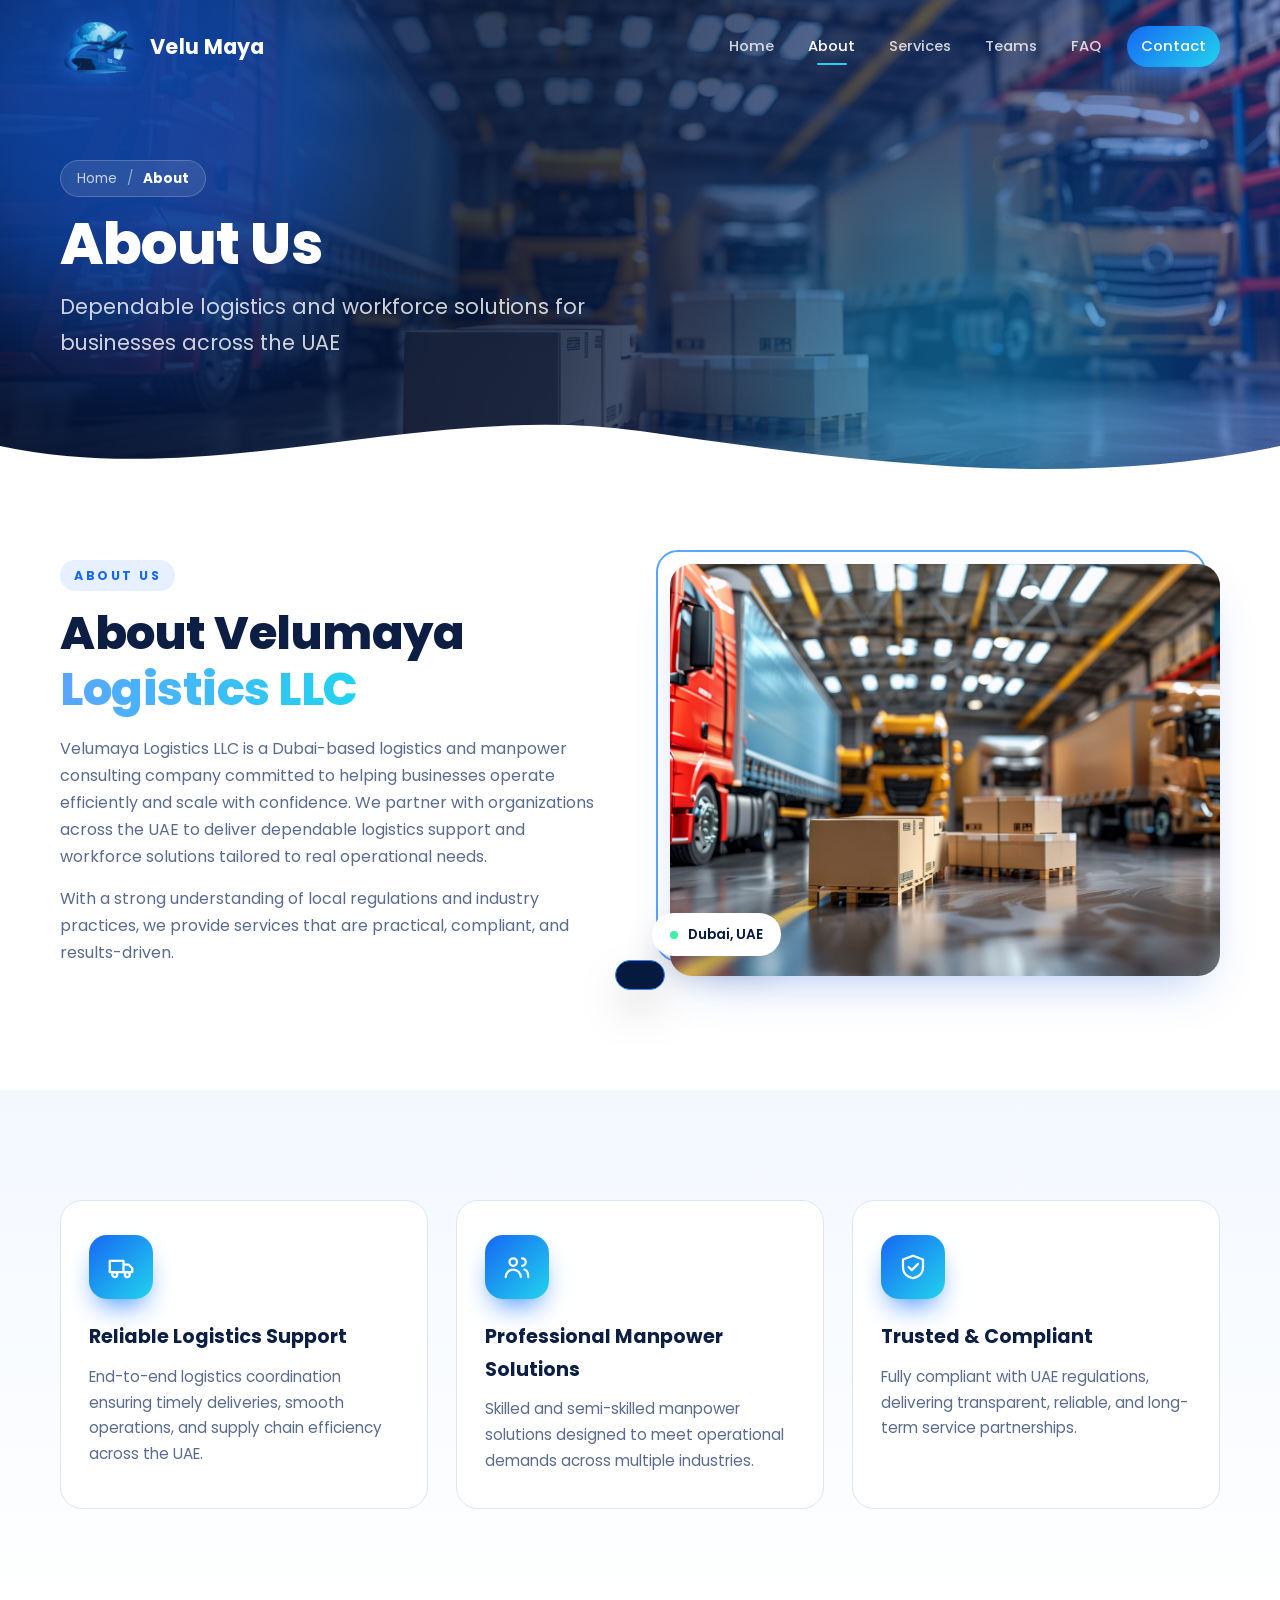
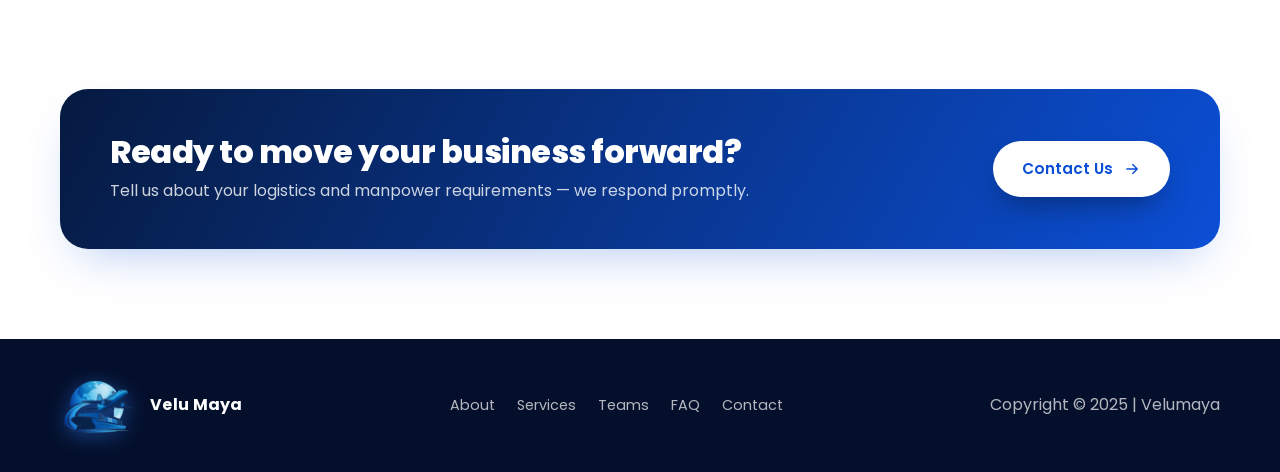
==== about.html @ 861b3293 "Redesign site with animated blue theme and separate pages Rebuild in vanilla HTML/CSS/JS (drop Boots" ====
<!DOCTYPE html>
<html lang="en">
<head>
	<meta charset="UTF-8">
	<meta name="viewport" content="width=device-width, initial-scale=1">
	<title>About | Velumaya</title>
	<meta name="description" content="Velumaya Logistics LLC - Reliable Logistics & Manpower Consulting Solutions in Dubai, UAE">
	<meta name="author" content="Velumaya Logistics LLC">
	<meta name="theme-color" content="#061a40">
	<link rel="icon" href="images/logistics/logo.png">
	<link rel="preconnect" href="https://fonts.googleapis.com">
	<link rel="preconnect" href="https://fonts.gstatic.com" crossorigin>
	<link href="https://fonts.googleapis.com/css2?family=Poppins:wght@400;500;600;700;800&display=swap" rel="stylesheet">
	<link rel="stylesheet" href="css/style.css">
</head>

<body>

	<div class="progress" id="progress"></div>

	<!-- PRELOADER -->
	<div class="preloader" id="preloader">
		<div class="loader">
			<img src="images/logistics/logo.png" alt="">
			<div class="loader-bar"><span></span></div>
		</div>
	</div>


	<!-- NAVIGATION -->
	<header class="nav" id="nav">
		<div class="container nav-inner">
			<a href="index.html" class="brand">
				<span class="logo-crop"><img src="images/logistics/logo.png" alt="Velu Maya Logo"></span>
				<span>Velu Maya</span>
			</a>
			<nav class="menu" id="menu">
				<a href="index.html">Home</a>
				<a href="about.html" class="active">About</a>
				<a href="services.html">Services</a>
				<a href="team.html">Teams</a>
				<a href="faq.html">FAQ</a>
				<a href="contact.html" class="menu-cta">Contact</a>
			</nav>
			<button class="burger" id="burger" aria-label="Toggle menu" aria-expanded="false"><span></span><span></span><span></span></button>
		</div>
	</header>

	<section id="intro" class="hero page-hero">
		<div class="hero-bg" style="--img:url('../images/logistics/transport-logistics-concept.jpg')"></div>
		<div class="blob b1"></div>
		<div class="blob b2"></div>
		<div class="container page-hero-inner">
			<nav class="crumbs reveal" aria-label="Breadcrumb"><a href="index.html">Home</a><span>/</span><b>About</b></nav>
			<h1 class="reveal" style="--d:.1s">About Us</h1>
			<p class="lead reveal" style="--d:.2s">Dependable logistics and workforce solutions for businesses across the UAE</p>
		</div>
		<svg class="wave" viewBox="0 0 1440 120" preserveAspectRatio="none"><path d="M0 60C240 120 480 0 720 40s480 80 720 20V120H0z"/></svg>
	</section>

	<!-- ABOUT -->
	<section id="overview" class="section">
		<div class="container split">
			<div class="reveal from-left">
				<span class="eyebrow">About Us</span>
				<h2>About Velumaya <span class="grad">Logistics LLC</span></h2>
				<p>Velumaya Logistics LLC is a Dubai-based logistics and manpower consulting company committed to helping businesses operate efficiently and scale with confidence. We partner with organizations across the UAE to deliver dependable logistics support and workforce solutions tailored to real operational needs.</p>
				<p>With a strong understanding of local regulations and industry practices, we provide services that are practical, compliant, and results-driven.</p>
			</div>
			<div class="reveal from-right">
				<div class="about-img tilt">
					<img src="images/logistics/transport-logistics-concept.jpg" alt="Overview" loading="lazy">
					<span class="float-badge"><i></i> Dubai, UAE</span>
				</div>
			</div>
		</div>
	</section>
	<!-- HIGHLIGHTS -->
	<section id="detail" class="section alt">
		<div class="container grid-3">
			<article class="card feature reveal" style="--d:.0s">
				<div class="icon"><svg viewBox="0 0 24 24"><path d="M3 7h11v9H3zM14 10h4l3 3v3h-7"/><circle cx="7" cy="18" r="2"/><circle cx="17" cy="18" r="2"/></svg></div>
				<h3>Reliable Logistics Support</h3>
				<p>End-to-end logistics coordination ensuring timely deliveries, smooth operations, and supply chain efficiency across the UAE.</p>
			</article>
			<article class="card feature reveal" style="--d:.12s">
				<div class="icon"><svg viewBox="0 0 24 24"><circle cx="9" cy="8" r="3"/><path d="M3 20c0-3.3 2.7-6 6-6s6 2.7 6 6M16 11a3 3 0 100-6M18 14c2 .6 3 2.4 3 6"/></svg></div>
				<h3>Professional Manpower Solutions</h3>
				<p>Skilled and semi-skilled manpower solutions designed to meet operational demands across multiple industries.</p>
			</article>
			<article class="card feature reveal" style="--d:.24s">
				<div class="icon"><svg viewBox="0 0 24 24"><path d="M12 3l8 3v6c0 5-3.5 8-8 9-4.5-1-8-4-8-9V6z"/><path d="M8.5 12l2.5 2.5L16 9.5"/></svg></div>
				<h3>Trusted &amp; Compliant</h3>
				<p>Fully compliant with UAE regulations, delivering transparent, reliable, and long-term service partnerships.</p>
			</article>
		</div>
	</section>
	<section class="cta">
		<div class="container cta-inner reveal">
			<div><h2>Ready to move your business forward?</h2><p>Tell us about your logistics and manpower requirements — we respond promptly.</p></div>
			<a href="contact.html" class="btn btn-primary">Contact Us <svg viewBox="0 0 24 24"><path d="M5 12h14M13 6l6 6-6 6"/></svg></a>
		</div>
	</section>

	<!-- FOOTER -->
	<footer class="footer">
		<div class="container foot-inner">
			<a href="index.html" class="brand"><span class="logo-crop"><img src="images/logistics/logo.png" alt="Velu Maya Logo"></span><span>Velu Maya</span></a>
			<nav class="foot-links"><a href="about.html">About</a><a href="services.html">Services</a><a href="team.html">Teams</a><a href="faq.html">FAQ</a><a href="contact.html">Contact</a></nav>
			<p>Copyright &copy; 2025 | <a rel="nofollow" href="https://velumaya.com">Velumaya</a></p>
		</div>
	</footer>

	<a href="#intro" class="go-top" id="goTop" aria-label="Back to top"><svg viewBox="0 0 24 24"><path d="M6 15l6-6 6 6"/></svg></a>
	<div class="toast" id="toast" role="status"></div>

	<script src="js/main.js"></script>
</body>
</html>
---- css/style.css ----
/* ==========================================================
   Velumaya Logistics — Blue animated theme
   ========================================================== */
:root {
  --navy-950: #040f2b;
  --navy-900: #061a40;
  --navy-800: #0a2a66;
  --blue-700: #0b4fd6;
  --blue-600: #1668f3;
  --blue-500: #2f86ff;
  --blue-400: #5aa5ff;
  --cyan: #22d3ee;
  --sky-100: #e6f0ff;
  --sky-50: #f3f8ff;
  --ink: #0c1e44;
  --muted: #5a6b8c;
  --line: #dbe6f7;
  --grad: linear-gradient(135deg, var(--blue-600), var(--cyan));
  --shadow: 0 20px 50px -20px rgba(11, 79, 214, .35);
  --radius: 22px;
  --ease: cubic-bezier(.22, 1, .36, 1);
}

*, *::before, *::after { box-sizing: border-box; margin: 0; padding: 0; }
html { scroll-behavior: smooth; scroll-padding-top: 70px; }
body {
  font-family: 'Poppins', system-ui, sans-serif;
  color: var(--ink);
  background: #fff;
  line-height: 1.7;
  overflow-x: hidden;
}
img { max-width: 100%; display: block; }
a { color: inherit; text-decoration: none; }
ul { list-style: none; }
button, input, textarea { font: inherit; color: inherit; }
svg { fill: none; stroke: currentColor; stroke-width: 1.8; stroke-linecap: round; stroke-linejoin: round; }

.container { width: min(1160px, 100% - 40px); margin-inline: auto; }
.grad { background: linear-gradient(90deg, var(--blue-400), var(--cyan), var(--blue-400)); background-size: 200% auto; -webkit-background-clip: text; background-clip: text; color: transparent; animation: shine 5s linear infinite; }
@keyframes shine { to { background-position: 200% center; } }

/* ---------- scroll progress ---------- */
.progress { position: fixed; top: 0; left: 0; height: 3px; width: 0; z-index: 200; background: var(--grad); box-shadow: 0 0 12px var(--cyan); }

/* ---------- preloader ---------- */
.preloader { position: fixed; inset: 0; z-index: 300; display: grid; place-items: center; background: var(--navy-950); transition: opacity .6s, visibility .6s; }
.preloader.done { opacity: 0; visibility: hidden; }
.loader { text-align: center; }
.loader img { width: 92px; margin: 0 auto 18px; animation: float 2s ease-in-out infinite; filter: drop-shadow(0 0 24px rgba(47, 134, 255, .6)); }
.loader-bar { width: 180px; height: 4px; border-radius: 4px; background: rgba(255, 255, 255, .12); overflow: hidden; }
.loader-bar span { display: block; height: 100%; width: 40%; border-radius: 4px; background: var(--grad); animation: load 1.1s ease-in-out infinite; }
@keyframes load { 0% { transform: translateX(-100%); } 100% { transform: translateX(350%); } }
@keyframes float { 50% { transform: translateY(-10px); } }

/* ---------- navigation ---------- */
.nav { position: fixed; inset: 0 0 auto 0; z-index: 100; padding: 14px 0; transition: background .4s, box-shadow .4s, padding .4s; }
.nav.scrolled { background: rgba(6, 26, 64, .82); backdrop-filter: blur(14px); box-shadow: 0 8px 30px rgba(0, 0, 0, .25); padding: 8px 0; }
.nav-inner { display: flex; align-items: center; justify-content: space-between; }
.brand { display: flex; align-items: center; gap: 12px; color: #fff; font-weight: 700; font-size: 1.3rem; letter-spacing: .3px; }
.brand .logo-crop { width: 78px; filter: drop-shadow(0 4px 10px rgba(47, 134, 255, .5)); }
.nav.scrolled .brand .logo-crop { width: 66px; }
.brand .logo-crop { transition: width .4s; }
.menu { display: flex; align-items: center; gap: 6px; }
.menu a { position: relative; color: rgba(255, 255, 255, .8); font-size: .92rem; font-weight: 500; padding: 8px 14px; border-radius: 99px; transition: color .3s; }
.menu a::after { content: ""; position: absolute; left: 50%; bottom: 2px; width: 0; height: 2px; background: var(--cyan); border-radius: 2px; transition: width .35s var(--ease), left .35s var(--ease); }
.menu a:hover, .menu a.active { color: #fff; }
.menu a:hover::after, .menu a.active::after { width: 40%; left: 30%; }
.menu .menu-cta { background: var(--grad); color: #fff; margin-left: 6px; box-shadow: 0 6px 20px -6px var(--blue-500); }
.menu .menu-cta::after { display: none; }
.menu .menu-cta:hover { transform: translateY(-2px); }
.burger { display: none; width: 44px; height: 44px; background: transparent; border: 0; cursor: pointer; flex-direction: column; justify-content: center; align-items: center; gap: 6px; }
.burger span { width: 24px; height: 2px; background: #fff; border-radius: 2px; transition: transform .35s var(--ease), opacity .25s; }
.burger[aria-expanded="true"] span:nth-child(1) { transform: translateY(8px) rotate(45deg); }
.burger[aria-expanded="true"] span:nth-child(2) { opacity: 0; }
.burger[aria-expanded="true"] span:nth-child(3) { transform: translateY(-8px) rotate(-45deg); }

/* ---------- hero ---------- */
.hero { position: relative; min-height: 100vh; display: flex; align-items: center; overflow: hidden; color: #fff; padding: 120px 0 140px;
  background: var(--navy-950); }
.hero-bg { position: absolute; inset: 0; background: linear-gradient(100deg, rgba(4, 15, 43, .94) 0%, rgba(6, 26, 64, .8) 45%, rgba(11, 79, 214, .45) 100%), var(--img, url('../images/logistics/truck-shipping-port.jpg')) center / cover no-repeat; animation: kenburns 24s ease-in-out infinite alternate; }
@keyframes kenburns { from { transform: scale(1); } to { transform: scale(1.12) translateX(-2%); } }
#particles { position: absolute; inset: 0; width: 100%; height: 100%; }
.blob { position: absolute; border-radius: 50%; filter: blur(70px); opacity: .55; pointer-events: none; }
.blob.b1 { width: 460px; height: 460px; background: var(--blue-600); top: -120px; left: -100px; animation: drift 16s ease-in-out infinite; }
.blob.b2 { width: 380px; height: 380px; background: var(--cyan); bottom: -80px; right: 10%; opacity: .3; animation: drift 20s ease-in-out infinite reverse; }
.blob.b3 { width: 300px; height: 300px; background: #6d5bff; top: 30%; right: -80px; opacity: .3; animation: drift 24s ease-in-out infinite; }
@keyframes drift { 0%, 100% { transform: translate(0, 0) scale(1); } 33% { transform: translate(60px, 40px) scale(1.15); } 66% { transform: translate(-40px, 70px) scale(.9); } }

.hero-inner { position: relative; display: grid; grid-template-columns: 1.15fr .85fr; gap: 40px; align-items: center; }
.pill { display: inline-flex; align-items: center; gap: 10px; padding: 7px 16px; border-radius: 99px; font-size: .82rem; font-weight: 500; background: rgba(255, 255, 255, .08); border: 1px solid rgba(255, 255, 255, .16); backdrop-filter: blur(8px); }
.pill i, .float-badge i { width: 8px; height: 8px; border-radius: 50%; background: #3ef0a0; box-shadow: 0 0 0 0 rgba(62, 240, 160, .7); animation: ping 1.8s infinite; }
@keyframes ping { 70% { box-shadow: 0 0 0 10px rgba(62, 240, 160, 0); } 100% { box-shadow: 0 0 0 0 rgba(62, 240, 160, 0); } }
.hero h1 { font-size: clamp(2.4rem, 6vw, 4.5rem); line-height: 1.08; font-weight: 800; margin: 20px 0 18px; letter-spacing: -1px; }
.lead { font-size: clamp(1.05rem, 2vw, 1.3rem); color: rgba(255, 255, 255, .8); max-width: 560px; }
.typed { color: var(--cyan); font-weight: 600; }
.caret { display: inline-block; width: 2px; height: 1.1em; background: var(--cyan); margin-left: 3px; vertical-align: -.15em; animation: blink 1s steps(2) infinite; }
@keyframes blink { 50% { opacity: 0; } }
.hero-actions { display: flex; flex-wrap: wrap; gap: 14px; margin-top: 32px; }

.btn { display: inline-flex; align-items: center; justify-content: center; gap: 10px; padding: 14px 28px; border-radius: 99px; font-weight: 600; font-size: .95rem; border: 1px solid transparent; cursor: pointer; transition: transform .3s var(--ease), box-shadow .3s, background .3s; position: relative; overflow: hidden; }
.btn svg { width: 18px; height: 18px; transition: transform .3s var(--ease); }
.btn:hover svg { transform: translateX(4px); }
.btn-primary { background: var(--grad); color: #fff; box-shadow: 0 14px 30px -10px var(--blue-500); }
.btn-primary::before { content: ""; position: absolute; top: 0; left: -80%; width: 50%; height: 100%; background: linear-gradient(100deg, transparent, rgba(255, 255, 255, .45), transparent); transform: skewX(-20deg); animation: sweep 3.2s ease-in-out infinite; }
@keyframes sweep { 0%, 60% { left: -80%; } 100% { left: 160%; } }
.btn-primary:hover { box-shadow: 0 18px 38px -8px var(--blue-500); }
.btn-ghost { background: rgba(255, 255, 255, .08); border-color: rgba(255, 255, 255, .28); color: #fff; backdrop-filter: blur(8px); }
.btn-ghost:hover { background: rgba(255, 255, 255, .18); }
.btn-block { width: 100%; }

@keyframes spin { to { transform: rotate(360deg); } }

/* hero visual */
.hero-visual { position: relative; width: 100%; max-width: 520px; margin-inline: auto; }
.logo-crop { display: block; position: relative; overflow: hidden; aspect-ratio: 1.2; flex: none; }
.logo-crop img { position: absolute; width: 147%; max-width: none; left: -25.5%; top: -58%; }
.scene { position: relative; border-radius: 28px; overflow: hidden; background: linear-gradient(180deg, rgba(255, 255, 255, .16), rgba(255, 255, 255, .06)); border: 1px solid rgba(255, 255, 255, .28); backdrop-filter: blur(14px); box-shadow: 0 40px 80px -20px rgba(0, 0, 0, .6), 0 0 80px -10px rgba(47, 134, 255, .5); }
.scene-sky { position: absolute; inset: 0 0 auto 0; height: 110px; overflow: hidden; }
.plane { position: absolute; top: 34px; left: 0; width: 34px; color: #fff; animation: fly 9s linear infinite; filter: drop-shadow(0 6px 10px rgba(0, 0, 0, .35)); }
.trail { position: absolute; top: 50px; left: 0; width: 100%; height: 2px; background: repeating-linear-gradient(90deg, rgba(255, 255, 255, .6) 0 8px, transparent 8px 18px); opacity: .5; -webkit-mask: linear-gradient(90deg, transparent, #000 30%, #000 70%, transparent); mask: linear-gradient(90deg, transparent, #000 30%, #000 70%, transparent); }
@keyframes fly { 0% { transform: translate(-60px, 20px) rotate(-8deg); } 100% { transform: translate(560px, -14px) rotate(-8deg); } }
.logo-big { position: relative; padding: 26px 30px 0; }
.logo-big .logo-crop { width: 100%; filter: drop-shadow(0 18px 30px rgba(4, 15, 43, .55)); animation: float 5s ease-in-out infinite; }
.road { position: relative; height: 96px; margin-top: -4px; background: linear-gradient(180deg, #0a1634, #060f26); border-top: 3px solid var(--blue-500); overflow: hidden; }
.dashes { position: absolute; left: 0; bottom: 14px; width: 200%; height: 4px; background: repeating-linear-gradient(90deg, rgba(255, 255, 255, .7) 0 28px, transparent 28px 60px); animation: road 1s linear infinite; }
@keyframes road { to { transform: translateX(-60px); } }
.truck { position: absolute; left: 0; bottom: 20px; width: 190px; animation: drive 7s ease-in-out infinite alternate; }
@keyframes drive { 0% { transform: translateX(10px) translateY(0); } 25% { transform: translateX(120px) translateY(-2px); } 50% { transform: translateX(210px) translateY(0); } 75% { transform: translateX(290px) translateY(-2px); } 100% { transform: translateX(330px) translateY(0); } }
.wheel { transform-box: fill-box; transform-origin: center; animation: spin .5s linear infinite; }
.chip { position: absolute; display: inline-flex; align-items: center; gap: 8px; padding: 9px 16px; border-radius: 99px; font-size: .8rem; font-weight: 600; background: rgba(255, 255, 255, .12); border: 1px solid rgba(255, 255, 255, .25); backdrop-filter: blur(10px); box-shadow: 0 10px 30px rgba(0, 0, 0, .25); }
.chip svg { width: 16px; height: 16px; color: var(--cyan); }
.chip.c1 { top: 4%; left: -6%; animation: bob 5s ease-in-out infinite; }
.chip.c2 { bottom: 26%; left: -8%; animation: bob 6s ease-in-out -2s infinite; }
.chip.c3 { top: 40%; right: -6%; animation: bob 5.5s ease-in-out -1s infinite; }
@keyframes bob { 50% { transform: translateY(-14px); } }

.scroll-cue { position: absolute; bottom: 90px; left: 50%; width: 26px; height: 42px; margin-left: -13px; border: 2px solid rgba(255, 255, 255, .5); border-radius: 20px; }
.scroll-cue span { position: absolute; top: 7px; left: 50%; width: 4px; height: 8px; margin-left: -2px; border-radius: 4px; background: #fff; animation: wheel 1.6s infinite; }
@keyframes wheel { 0% { opacity: 1; transform: translateY(0); } 100% { opacity: 0; transform: translateY(14px); } }
.wave { position: absolute; bottom: -1px; left: 0; width: 100%; height: 90px; fill: #fff; stroke: none; }

/* ---------- marquee ---------- */
.marquee { overflow: hidden; background: #fff; padding: 22px 0 10px; }
.marquee-track { display: flex; width: max-content; animation: marquee 40s linear infinite; }
.marquee:hover .marquee-track { animation-play-state: paused; }
.marquee span { display: inline-flex; align-items: center; margin-right: 38px; font-weight: 600; font-size: 1.05rem; color: var(--blue-700); white-space: nowrap; }
.marquee span::after { content: "✦"; margin-left: 38px; color: var(--cyan); }
@keyframes marquee { to { transform: translateX(-50%); } }

/* ---------- sections ---------- */
.section { position: relative; padding: 110px 0; overflow: hidden; }
.section.alt { background: linear-gradient(180deg, var(--sky-50), #fff); }
.section.dark { background: linear-gradient(160deg, var(--navy-950), var(--navy-800)); color: #fff; }
.section.dark::before { content: ""; position: absolute; width: 520px; height: 520px; border-radius: 50%; background: var(--blue-600); filter: blur(120px); opacity: .35; top: -160px; right: -120px; animation: drift 18s ease-in-out infinite; }
.split { display: grid; grid-template-columns: 1fr 1fr; gap: 60px; align-items: center; position: relative; }
.narrow { max-width: 860px; }
.eyebrow { display: inline-block; font-size: .78rem; font-weight: 700; letter-spacing: 2.5px; text-transform: uppercase; color: var(--blue-600); padding: 5px 14px; border-radius: 99px; background: var(--sky-100); margin-bottom: 14px; }
.dark .eyebrow, .eyebrow.light { background: rgba(255, 255, 255, .1); color: var(--cyan); }
h2 { font-size: clamp(1.9rem, 4vw, 2.9rem); line-height: 1.2; font-weight: 800; margin-bottom: 18px; letter-spacing: -.5px; }
.split p { color: var(--muted); margin-bottom: 14px; }
.section-title { text-align: center; max-width: 680px; margin: 0 auto 60px; }
.section-title p { color: var(--muted); }
.dark .section-title p { color: rgba(255, 255, 255, .7); }

/* about */
.about-img { position: relative; border-radius: var(--radius); box-shadow: var(--shadow); }
.about-img::before { content: ""; position: absolute; inset: -14px 14px 14px -14px; border: 2px solid var(--blue-400); border-radius: var(--radius); z-index: -1; animation: outline 4s ease-in-out infinite; }
@keyframes outline { 50% { transform: translate(8px, 8px); } }
.about-img img { border-radius: var(--radius); width: 100%; aspect-ratio: 4/3; object-fit: cover; }
.float-badge { position: absolute; bottom: 20px; left: -18px; display: inline-flex; align-items: center; gap: 10px; padding: 10px 18px; border-radius: 99px; background: #fff; font-size: .85rem; font-weight: 600; color: var(--navy-900); box-shadow: 0 16px 36px -10px rgba(6, 26, 64, .4); animation: bob 5s ease-in-out infinite; }

/* cards */
.grid-3 { display: grid; grid-template-columns: repeat(3, 1fr); gap: 28px; }
.grid-4 { display: grid; grid-template-columns: repeat(4, 1fr); gap: 24px; }
.card { background: #fff; border: 1px solid var(--line); border-radius: var(--radius); padding: 34px 28px; transition: transform .45s var(--ease), box-shadow .45s, border-color .45s; }
.feature { position: relative; overflow: hidden; }
.feature::before { content: ""; position: absolute; left: 0; top: 0; height: 4px; width: 100%; background: var(--grad); transform: scaleX(0); transform-origin: left; transition: transform .5s var(--ease); }
.feature:hover { transform: translateY(-10px); box-shadow: var(--shadow); border-color: var(--blue-400); }
.feature:hover::before { transform: scaleX(1); }
.icon { width: 64px; height: 64px; border-radius: 18px; display: grid; place-items: center; background: var(--grad); color: #fff; margin-bottom: 22px; box-shadow: 0 14px 28px -10px var(--blue-500); transition: transform .5s var(--ease); }
.icon svg { width: 30px; height: 30px; }
.feature:hover .icon { transform: rotate(-8deg) scale(1.1); }
.feature h3 { font-size: 1.2rem; margin-bottom: 10px; }
.feature p { color: var(--muted); font-size: .95rem; }

.service { position: relative; text-align: center; background: rgba(255, 255, 255, .06); border-color: rgba(255, 255, 255, .14); backdrop-filter: blur(10px); transform-style: preserve-3d; }
.service:hover { border-color: var(--cyan); box-shadow: 0 24px 50px -16px rgba(34, 211, 238, .45); background: rgba(255, 255, 255, .1); }
.service .num { position: absolute; top: 18px; right: 22px; font-weight: 800; font-size: 1.6rem; color: rgba(255, 255, 255, .12); }
.service img { width: 96px; height: 96px; margin: 0 auto 20px; object-fit: contain; transition: transform .5s var(--ease); filter: drop-shadow(0 12px 18px rgba(0, 0, 0, .35)); }
.service:hover img { transform: translateY(-8px) scale(1.12); }
.service h4 { font-size: 1.1rem; margin-bottom: 8px; }
.service p { color: rgba(255, 255, 255, .72); font-size: .92rem; }

/* team */
.team-card { display: grid; grid-template-columns: 360px 1fr; gap: 50px; align-items: center; padding: 40px; border-radius: 30px; background: linear-gradient(135deg, #fff, var(--sky-50)); border: 1px solid var(--line); box-shadow: var(--shadow); }
.team-photo { position: relative; aspect-ratio: 1; }
.team-photo img { position: relative; width: 100%; height: 100%; object-fit: cover; border-radius: 50%; border: 6px solid #fff; box-shadow: 0 20px 40px -12px rgba(11, 79, 214, .5); }
.ring { position: absolute; inset: -14px; border-radius: 50%; background: conic-gradient(from 0deg, var(--blue-600), var(--cyan), transparent 60%, var(--blue-600)); animation: spin 6s linear infinite; -webkit-mask: radial-gradient(farthest-side, transparent calc(100% - 4px), #000 calc(100% - 3px)); mask: radial-gradient(farthest-side, transparent calc(100% - 4px), #000 calc(100% - 3px)); }
.badge { display: inline-block; padding: 6px 16px; border-radius: 99px; font-size: .8rem; font-weight: 600; color: #fff; background: var(--grad); }
.team-info h3 { font-size: 2rem; margin: 14px 0 10px; font-weight: 800; }
.line { width: 70px; height: 4px; border-radius: 4px; background: var(--grad); margin-bottom: 18px; animation: grow 3s ease-in-out infinite; }
@keyframes grow { 50% { width: 120px; } }
.team-info p { color: var(--muted); margin-bottom: 12px; }

/* faq */
.accordion { display: grid; gap: 14px; }
.acc { border: 1px solid var(--line); border-radius: 18px; background: #fff; overflow: hidden; transition: box-shadow .4s, border-color .4s; }
.acc.open { border-color: var(--blue-400); box-shadow: var(--shadow); }
.acc-q { width: 100%; display: flex; align-items: center; justify-content: space-between; gap: 16px; text-align: left; padding: 20px 24px; background: transparent; border: 0; cursor: pointer; font-weight: 600; font-size: 1rem; }
.acc-q i { position: relative; flex: none; width: 32px; height: 32px; border-radius: 50%; background: var(--sky-100); transition: background .3s, transform .4s var(--ease); }
.acc-q i::before, .acc-q i::after { content: ""; position: absolute; top: 50%; left: 50%; width: 12px; height: 2px; background: var(--blue-600); transform: translate(-50%, -50%); transition: transform .4s var(--ease), background .3s; }
.acc-q i::after { transform: translate(-50%, -50%) rotate(90deg); }
.acc.open .acc-q i { background: var(--blue-600); transform: rotate(180deg); }
.acc.open .acc-q i::before, .acc.open .acc-q i::after { background: #fff; }
.acc.open .acc-q i::after { transform: translate(-50%, -50%) rotate(0); }
.acc-a { display: grid; grid-template-rows: 0fr; transition: grid-template-rows .45s var(--ease); }
.acc.open .acc-a { grid-template-rows: 1fr; }
.acc-a > div { overflow: hidden; }
.acc-a p { padding: 0 24px 22px; color: var(--muted); }

/* contact */
.contact { color: #fff; background: linear-gradient(160deg, var(--navy-900), #0b3a9b); }
.contact .blob.b1 { top: -140px; left: auto; right: -100px; }
.contact .blob.b2 { bottom: -160px; right: auto; left: -80px; opacity: .35; }
.contact h2 { margin-bottom: 8px; }
.contact h3 { font-size: 1.15rem; font-weight: 500; color: var(--cyan); margin-bottom: 14px; }
.contact .split p { color: rgba(255, 255, 255, .75); }
.contact-list { display: grid; gap: 16px; margin-top: 28px; }
.contact-list li { display: flex; align-items: center; gap: 16px; }
.contact-list li > span { width: 50px; height: 50px; flex: none; display: grid; place-items: center; border-radius: 16px; background: rgba(255, 255, 255, .1); border: 1px solid rgba(255, 255, 255, .18); color: var(--cyan); transition: transform .4s var(--ease), background .3s; }
.contact-list li:hover > span { transform: scale(1.12) rotate(-6deg); background: var(--blue-600); color: #fff; }
.contact-list svg { width: 22px; height: 22px; }
.contact-list small { display: block; font-size: .72rem; letter-spacing: 1.5px; text-transform: uppercase; color: rgba(255, 255, 255, .55); line-height: 1.3; }
.contact-list a:hover { color: var(--cyan); }

.form { display: grid; gap: 16px; padding: 34px; border-radius: 28px; background: rgba(255, 255, 255, .08); border: 1px solid rgba(255, 255, 255, .18); backdrop-filter: blur(16px); box-shadow: 0 30px 60px -20px rgba(0, 0, 0, .5); }
.field { position: relative; }
.field input, .field textarea { width: 100%; padding: 22px 18px 8px; border-radius: 14px; border: 1px solid rgba(255, 255, 255, .22); background: rgba(255, 255, 255, .06); outline: 0; resize: vertical; transition: border-color .3s, background .3s, box-shadow .3s; }
.field label { position: absolute; left: 18px; top: 16px; font-size: .92rem; color: rgba(255, 255, 255, .6); pointer-events: none; transition: all .25s var(--ease); }
.field input:focus, .field textarea:focus { border-color: var(--cyan); background: rgba(255, 255, 255, .12); box-shadow: 0 0 0 4px rgba(34, 211, 238, .18); }
.field input:focus + label, .field textarea:focus + label,
.field input:not(:placeholder-shown) + label, .field textarea:not(:placeholder-shown) + label { top: 6px; font-size: .7rem; color: var(--cyan); }

/* footer */
.footer { background: var(--navy-950); color: rgba(255, 255, 255, .7); padding: 34px 0; }
.foot-inner { display: flex; align-items: center; justify-content: space-between; flex-wrap: wrap; gap: 14px; }
.footer a:hover { color: var(--cyan); }
.footer .brand { font-size: 1rem; }

/* ---------- inner pages ---------- */
.page-hero { min-height: 0; display: block; padding: 160px 0 130px; }
.page-hero-inner { position: relative; }
.page-hero h1 { font-size: clamp(2.2rem, 5vw, 3.6rem); font-weight: 800; letter-spacing: -.5px; margin: 14px 0 12px; line-height: 1.15; }
.crumbs { display: inline-flex; gap: 10px; align-items: center; font-size: .85rem; padding: 6px 16px; border-radius: 99px; background: rgba(255, 255, 255, .1); border: 1px solid rgba(255, 255, 255, .2); backdrop-filter: blur(8px); }
.crumbs a { color: rgba(255, 255, 255, .75); transition: color .3s; }
.crumbs a:hover { color: var(--cyan); }
.crumbs span { opacity: .5; }
.page-hero + .section > .container > .section-title, .page-hero + .contact h2 { display: none; }
.page-hero + .section { padding-top: 70px; }

.link-card { position: relative; display: block; overflow: hidden; }
.link-card .num { position: absolute; top: 14px; right: 20px; font-size: 2.2rem; font-weight: 800; color: var(--sky-100); transition: color .4s; }
.link-card h4 { font-size: 1.15rem; margin-bottom: 8px; }
.link-card p { color: var(--muted); font-size: .93rem; margin-bottom: 18px; }
.link-card i { font-style: normal; font-weight: 600; font-size: .9rem; color: var(--blue-600); display: inline-block; transition: transform .35s var(--ease); }
.link-card:hover { transform: translateY(-10px); box-shadow: var(--shadow); border-color: var(--blue-400); }
.link-card:hover i { transform: translateX(8px); }
.link-card:hover .num { color: var(--blue-400); }

.cta { padding: 70px 0 90px; }
.page-hero:has(+ .dark) .wave { fill: var(--navy-950); }
.page-hero:has(+ .contact) .wave { fill: var(--navy-900); }
.cta-inner { display: flex; align-items: center; justify-content: space-between; gap: 30px; flex-wrap: wrap; padding: 44px 50px; border-radius: 28px; color: #fff; background: linear-gradient(120deg, var(--navy-900), var(--blue-700), var(--blue-500)); background-size: 200% 200%; animation: ctabg 8s ease-in-out infinite alternate; box-shadow: var(--shadow); }
@keyframes ctabg { to { background-position: 100% 50%; } }
.cta-inner h2 { font-size: clamp(1.4rem, 3vw, 2rem); margin-bottom: 6px; }
.cta-inner p { color: rgba(255, 255, 255, .8); }
.cta-inner .btn-primary { background: #fff; color: var(--blue-700); box-shadow: 0 14px 30px -10px rgba(0, 0, 0, .4); }
.foot-links { display: flex; gap: 22px; flex-wrap: wrap; }
.foot-links a { font-size: .9rem; }

/* misc */
.go-top { position: fixed; right: 22px; bottom: 22px; z-index: 90; width: 48px; height: 48px; border-radius: 50%; display: grid; place-items: center; background: var(--grad); color: #fff; box-shadow: 0 14px 30px -8px var(--blue-500); opacity: 0; transform: translateY(20px) scale(.8); pointer-events: none; transition: all .4s var(--ease); }
.go-top.show { opacity: 1; transform: none; pointer-events: auto; }
.go-top:hover { transform: translateY(-4px); }
.go-top svg { width: 22px; height: 22px; }
.toast { position: fixed; left: 50%; bottom: 30px; z-index: 250; max-width: calc(100% - 40px); padding: 14px 24px; border-radius: 99px; background: var(--navy-900); color: #fff; font-size: .92rem; box-shadow: 0 20px 40px -10px rgba(0, 0, 0, .5); border: 1px solid var(--blue-500); transform: translate(-50%, 120px); transition: transform .5s var(--ease); }
.toast.show { transform: translate(-50%, 0); }

/* ---------- reveal on scroll ---------- */
.reveal { opacity: 0; transform: translateY(40px); transition: opacity .9s var(--ease) var(--d, 0s), transform .9s var(--ease) var(--d, 0s); }
.reveal.from-left { transform: translateX(-50px); }
.reveal.from-right { transform: translateX(50px); }
.reveal.in { opacity: 1; transform: none; }
.reveal.tilt.in { transition: opacity .9s var(--ease) var(--d, 0s), transform .25s ease-out, box-shadow .45s, border-color .45s, background .45s; }
.no-js .reveal { opacity: 1; transform: none; }

/* ---------- responsive ---------- */
@media (max-width: 992px) {
  .grid-4 { grid-template-columns: repeat(2, 1fr); }
  .grid-3 { grid-template-columns: 1fr; max-width: 560px; margin-inline: auto; }
  .team-card { grid-template-columns: 1fr; text-align: center; padding: 30px; }
  .team-photo { width: min(280px, 100%); margin-inline: auto; }
  .line { margin-inline: auto; }
}
@media (max-width: 860px) {
  .hero-inner, .split { grid-template-columns: 1fr; gap: 50px; }
  .hero { text-align: center; padding-top: 110px; }
  .hero-copy .lead { margin-inline: auto; }
  .hero-actions { justify-content: center; }
  .hero-visual { max-width: 420px; }
  .truck { width: 150px; }
  .scroll-cue { display: none; }
  .section { padding: 80px 0; }
  .burger { display: flex; }
  .menu { position: fixed; inset: 0 0 auto 0; top: 0; flex-direction: column; justify-content: center; gap: 10px; height: 100vh; background: rgba(4, 15, 43, .97); backdrop-filter: blur(16px); transform: translateY(-100%); transition: transform .6s var(--ease); z-index: -1; }
  .menu.open { transform: none; }
  .menu a { font-size: 1.3rem; }
  .burger { position: relative; z-index: 2; }
  .about-img::before { display: none; }
  .float-badge { left: 12px; }
}
@media (max-width: 560px) {
  .grid-4 { grid-template-columns: 1fr; }
  .form { padding: 24px; }
  .chip.c1 { left: 0; } .chip.c2 { left: -2%; } .chip.c3 { right: 0; }
}
@media (prefers-reduced-motion: reduce) {
  *, *::before, *::after { animation-duration: .01ms !important; animation-iteration-count: 1 !important; transition-duration: .01ms !important; }
  html { scroll-behavior: auto; }
  .reveal { opacity: 1; transform: none; }
}
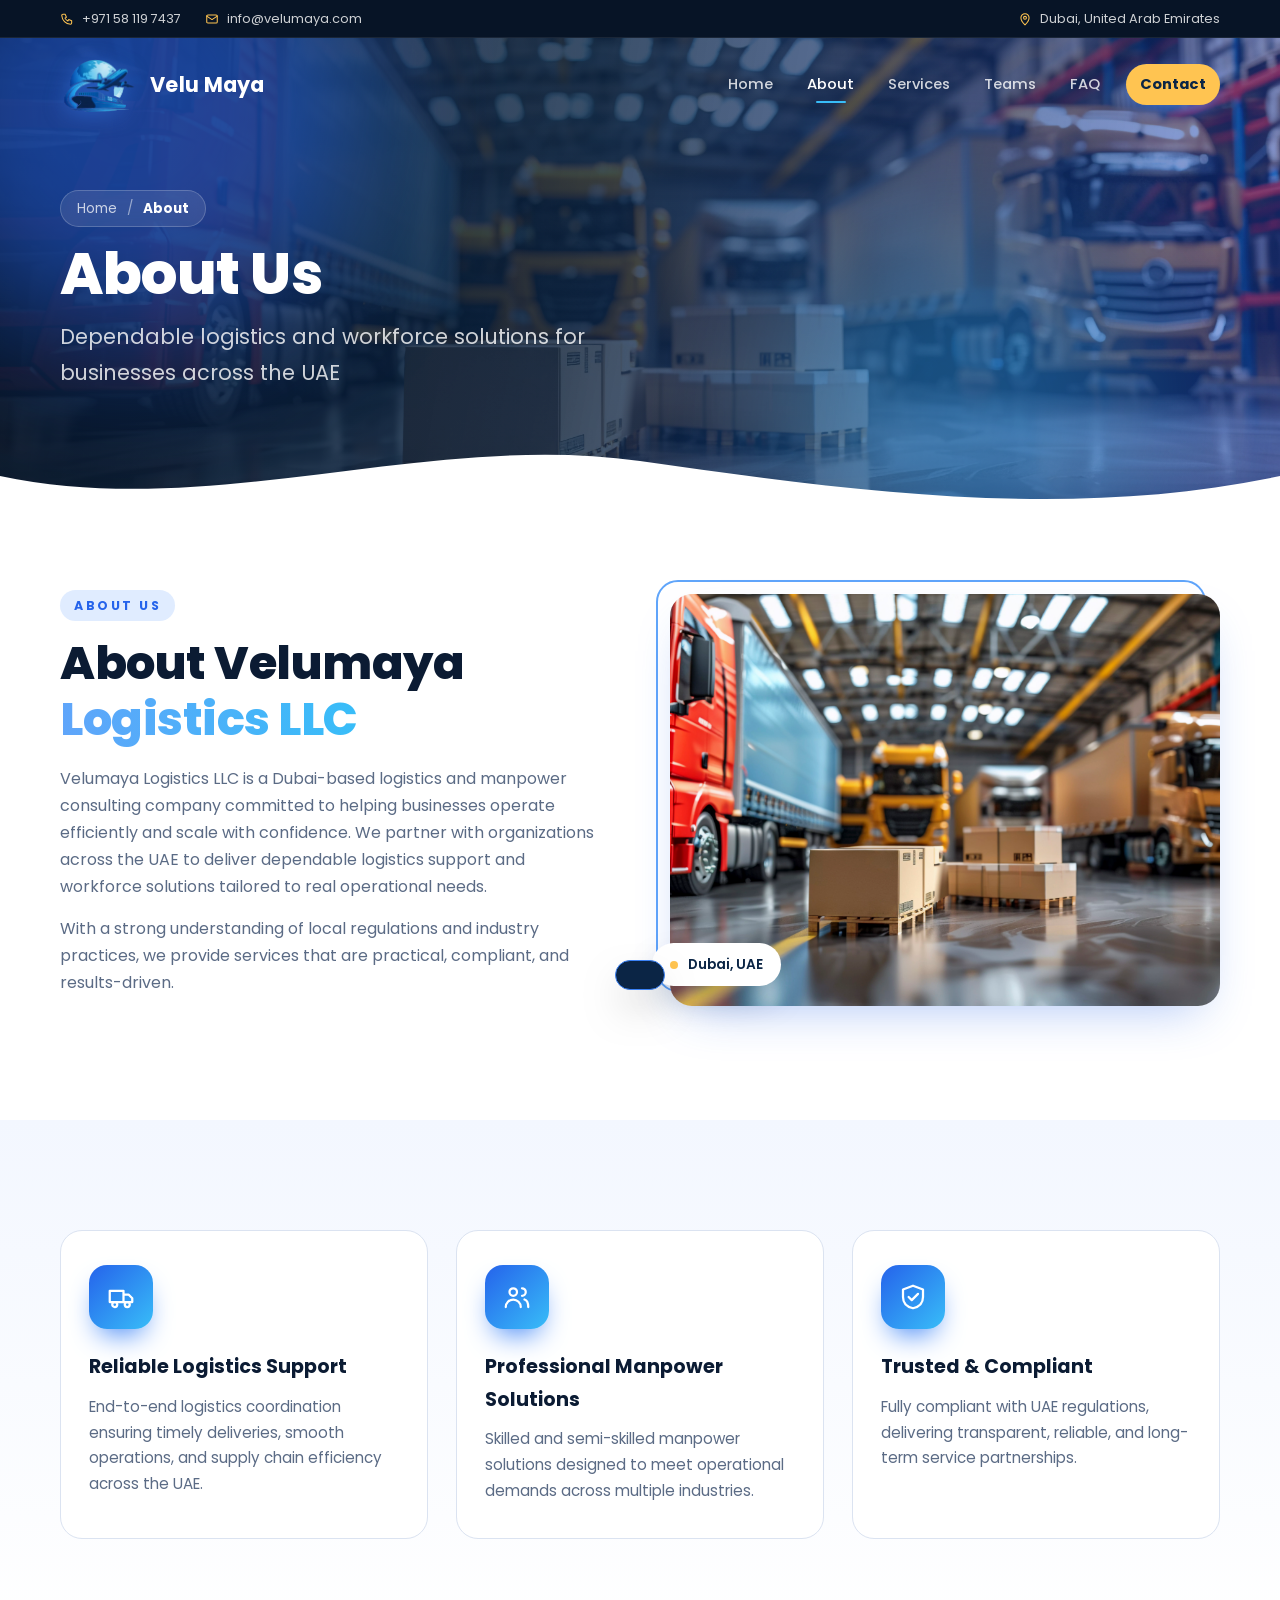
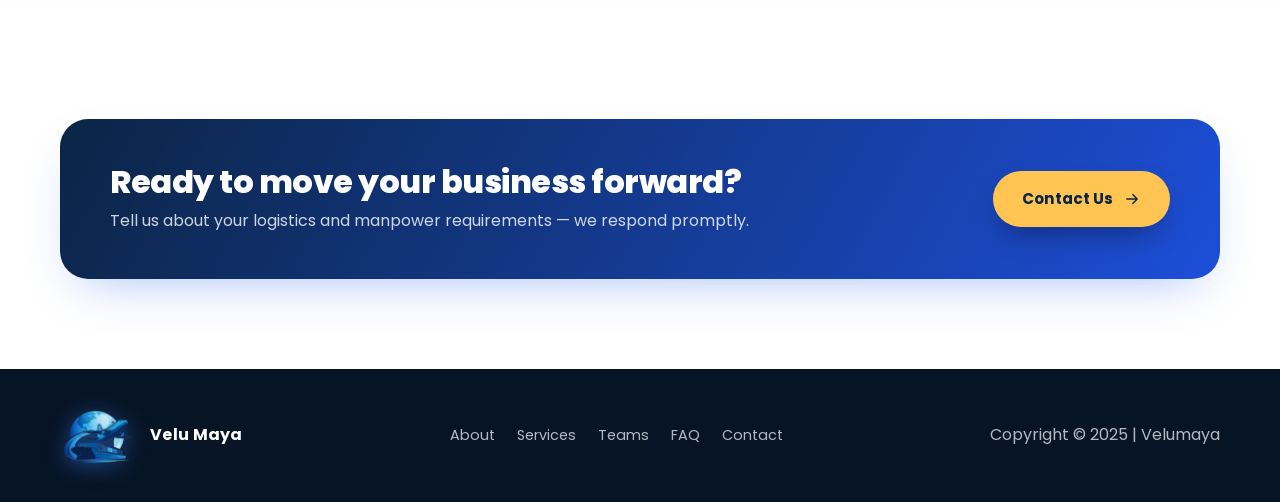
==== commit 38c15c25: "Show all sections on home page, add top contact bar, switch to corporate blue Co-Authored-By: Claude" ====
--- a/about.html
+++ b/about.html
@@ -6,7 +6,7 @@
 	<title>About | Velumaya</title>
 	<meta name="description" content="Velumaya Logistics LLC - Reliable Logistics & Manpower Consulting Solutions in Dubai, UAE">
 	<meta name="author" content="Velumaya Logistics LLC">
-	<meta name="theme-color" content="#061a40">
+	<meta name="theme-color" content="#0b2545">
 	<link rel="icon" href="images/logistics/logo.png">
 	<link rel="preconnect" href="https://fonts.googleapis.com">
 	<link rel="preconnect" href="https://fonts.gstatic.com" crossorigin>
@@ -26,6 +26,16 @@
 		</div>
 	</div>
 
+
+	<div class="topbar" id="topbar">
+		<div class="container topbar-inner">
+			<div class="tb-group">
+				<a href="tel:+971581197437"><svg viewBox="0 0 24 24"><path d="M5 4h4l2 5-2.5 1.5a11 11 0 005 5L15 13l5 2v4a2 2 0 01-2 2A16 16 0 013 6a2 2 0 012-2z"/></svg>+971 58 119 7437</a>
+				<a href="mailto:info@velumaya.com"><svg viewBox="0 0 24 24"><rect x="3" y="5" width="18" height="14" rx="2"/><path d="M3 7l9 6 9-6"/></svg>info@velumaya.com</a>
+			</div>
+			<span><svg viewBox="0 0 24 24"><path d="M12 22s7-6.2 7-12a7 7 0 10-14 0c0 5.8 7 12 7 12z"/><circle cx="12" cy="10" r="2.5"/></svg>Dubai, United Arab Emirates</span>
+		</div>
+	</div>
 
 	<!-- NAVIGATION -->
 	<header class="nav" id="nav">
--- a/css/style.css
+++ b/css/style.css
@@ -2,21 +2,22 @@
    Velumaya Logistics — Blue animated theme
    ========================================================== */
 :root {
-  --navy-950: #040f2b;
-  --navy-900: #061a40;
-  --navy-800: #0a2a66;
-  --blue-700: #0b4fd6;
-  --blue-600: #1668f3;
-  --blue-500: #2f86ff;
-  --blue-400: #5aa5ff;
-  --cyan: #22d3ee;
-  --sky-100: #e6f0ff;
-  --sky-50: #f3f8ff;
-  --ink: #0c1e44;
-  --muted: #5a6b8c;
-  --line: #dbe6f7;
+  --navy-950: #071426;
+  --navy-900: #0b2545;
+  --navy-800: #13408a;
+  --blue-700: #1d4ed8;
+  --blue-600: #2563eb;
+  --blue-500: #3b82f6;
+  --blue-400: #60a5fa;
+  --cyan: #38bdf8;
+  --accent: #ffc451;
+  --sky-100: #e0ecff;
+  --sky-50: #f3f7ff;
+  --ink: #0b1b33;
+  --muted: #5b6b85;
+  --line: #dbe3f1;
   --grad: linear-gradient(135deg, var(--blue-600), var(--cyan));
-  --shadow: 0 20px 50px -20px rgba(11, 79, 214, .35);
+  --shadow: 0 20px 50px -20px rgba(37, 99, 235, .4);
   --radius: 22px;
   --ease: cubic-bezier(.22, 1, .36, 1);
 }
@@ -47,18 +48,27 @@
 .preloader { position: fixed; inset: 0; z-index: 300; display: grid; place-items: center; background: var(--navy-950); transition: opacity .6s, visibility .6s; }
 .preloader.done { opacity: 0; visibility: hidden; }
 .loader { text-align: center; }
-.loader img { width: 92px; margin: 0 auto 18px; animation: float 2s ease-in-out infinite; filter: drop-shadow(0 0 24px rgba(47, 134, 255, .6)); }
+.loader img { width: 92px; margin: 0 auto 18px; animation: float 2s ease-in-out infinite; filter: drop-shadow(0 0 24px rgba(59, 130, 246, .6)); }
 .loader-bar { width: 180px; height: 4px; border-radius: 4px; background: rgba(255, 255, 255, .12); overflow: hidden; }
 .loader-bar span { display: block; height: 100%; width: 40%; border-radius: 4px; background: var(--grad); animation: load 1.1s ease-in-out infinite; }
 @keyframes load { 0% { transform: translateX(-100%); } 100% { transform: translateX(350%); } }
 @keyframes float { 50% { transform: translateY(-10px); } }
 
+/* ---------- top contact bar ---------- */
+.topbar { position: fixed; inset: 0 0 auto 0; z-index: 110; height: 38px; display: flex; align-items: center; background: var(--navy-950); color: rgba(255, 255, 255, .8); font-size: .8rem; border-bottom: 1px solid rgba(255, 255, 255, .08); transition: transform .4s var(--ease); }
+.topbar.hide { transform: translateY(-100%); }
+.topbar-inner { display: flex; justify-content: space-between; align-items: center; gap: 20px; }
+.topbar .tb-group { display: flex; gap: 24px; }
+.topbar a, .topbar span { display: inline-flex; align-items: center; gap: 8px; transition: color .3s; }
+.topbar a:hover { color: var(--accent); }
+.topbar svg { width: 14px; height: 14px; color: var(--accent); }
+
 /* ---------- navigation ---------- */
-.nav { position: fixed; inset: 0 0 auto 0; z-index: 100; padding: 14px 0; transition: background .4s, box-shadow .4s, padding .4s; }
-.nav.scrolled { background: rgba(6, 26, 64, .82); backdrop-filter: blur(14px); box-shadow: 0 8px 30px rgba(0, 0, 0, .25); padding: 8px 0; }
+.nav { position: fixed; inset: 38px 0 auto 0; z-index: 100; padding: 14px 0; transition: background .4s, box-shadow .4s, padding .4s; }
+.nav.scrolled { top: 0; background: rgba(11, 37, 69, .82); backdrop-filter: blur(14px); box-shadow: 0 8px 30px rgba(0, 0, 0, .25); padding: 8px 0; }
 .nav-inner { display: flex; align-items: center; justify-content: space-between; }
 .brand { display: flex; align-items: center; gap: 12px; color: #fff; font-weight: 700; font-size: 1.3rem; letter-spacing: .3px; }
-.brand .logo-crop { width: 78px; filter: drop-shadow(0 4px 10px rgba(47, 134, 255, .5)); }
+.brand .logo-crop { width: 78px; filter: drop-shadow(0 4px 10px rgba(59, 130, 246, .5)); }
 .nav.scrolled .brand .logo-crop { width: 66px; }
 .brand .logo-crop { transition: width .4s; }
 .menu { display: flex; align-items: center; gap: 6px; }
@@ -66,7 +76,7 @@
 .menu a::after { content: ""; position: absolute; left: 50%; bottom: 2px; width: 0; height: 2px; background: var(--cyan); border-radius: 2px; transition: width .35s var(--ease), left .35s var(--ease); }
 .menu a:hover, .menu a.active { color: #fff; }
 .menu a:hover::after, .menu a.active::after { width: 40%; left: 30%; }
-.menu .menu-cta { background: var(--grad); color: #fff; margin-left: 6px; box-shadow: 0 6px 20px -6px var(--blue-500); }
+.menu .menu-cta { background: var(--accent); color: #0b2545; font-weight: 700; margin-left: 6px; box-shadow: 0 6px 20px -6px var(--blue-500); }
 .menu .menu-cta::after { display: none; }
 .menu .menu-cta:hover { transform: translateY(-2px); }
 .burger { display: none; width: 44px; height: 44px; background: transparent; border: 0; cursor: pointer; flex-direction: column; justify-content: center; align-items: center; gap: 6px; }
@@ -76,21 +86,21 @@
 .burger[aria-expanded="true"] span:nth-child(3) { transform: translateY(-8px) rotate(-45deg); }
 
 /* ---------- hero ---------- */
-.hero { position: relative; min-height: 100vh; display: flex; align-items: center; overflow: hidden; color: #fff; padding: 120px 0 140px;
+.hero { position: relative; min-height: 100vh; display: flex; align-items: center; overflow: hidden; color: #fff; padding: 150px 0 140px;
   background: var(--navy-950); }
-.hero-bg { position: absolute; inset: 0; background: linear-gradient(100deg, rgba(4, 15, 43, .94) 0%, rgba(6, 26, 64, .8) 45%, rgba(11, 79, 214, .45) 100%), var(--img, url('../images/logistics/truck-shipping-port.jpg')) center / cover no-repeat; animation: kenburns 24s ease-in-out infinite alternate; }
+.hero-bg { position: absolute; inset: 0; background: linear-gradient(100deg, rgba(7, 20, 38, .94) 0%, rgba(11, 37, 69, .8) 45%, rgba(29, 78, 216, .45) 100%), var(--img, url('../images/logistics/truck-shipping-port.jpg')) center / cover no-repeat; animation: kenburns 24s ease-in-out infinite alternate; }
 @keyframes kenburns { from { transform: scale(1); } to { transform: scale(1.12) translateX(-2%); } }
 #particles { position: absolute; inset: 0; width: 100%; height: 100%; }
 .blob { position: absolute; border-radius: 50%; filter: blur(70px); opacity: .55; pointer-events: none; }
 .blob.b1 { width: 460px; height: 460px; background: var(--blue-600); top: -120px; left: -100px; animation: drift 16s ease-in-out infinite; }
 .blob.b2 { width: 380px; height: 380px; background: var(--cyan); bottom: -80px; right: 10%; opacity: .3; animation: drift 20s ease-in-out infinite reverse; }
-.blob.b3 { width: 300px; height: 300px; background: #6d5bff; top: 30%; right: -80px; opacity: .3; animation: drift 24s ease-in-out infinite; }
+.blob.b3 { width: 300px; height: 300px; background: #2563eb; top: 30%; right: -80px; opacity: .3; animation: drift 24s ease-in-out infinite; }
 @keyframes drift { 0%, 100% { transform: translate(0, 0) scale(1); } 33% { transform: translate(60px, 40px) scale(1.15); } 66% { transform: translate(-40px, 70px) scale(.9); } }
 
 .hero-inner { position: relative; display: grid; grid-template-columns: 1.15fr .85fr; gap: 40px; align-items: center; }
 .pill { display: inline-flex; align-items: center; gap: 10px; padding: 7px 16px; border-radius: 99px; font-size: .82rem; font-weight: 500; background: rgba(255, 255, 255, .08); border: 1px solid rgba(255, 255, 255, .16); backdrop-filter: blur(8px); }
-.pill i, .float-badge i { width: 8px; height: 8px; border-radius: 50%; background: #3ef0a0; box-shadow: 0 0 0 0 rgba(62, 240, 160, .7); animation: ping 1.8s infinite; }
-@keyframes ping { 70% { box-shadow: 0 0 0 10px rgba(62, 240, 160, 0); } 100% { box-shadow: 0 0 0 0 rgba(62, 240, 160, 0); } }
+.pill i, .float-badge i { width: 8px; height: 8px; border-radius: 50%; background: #ffc451; box-shadow: 0 0 0 0 rgba(255, 196, 81, .7); animation: ping 1.8s infinite; }
+@keyframes ping { 70% { box-shadow: 0 0 0 10px rgba(255, 196, 81, 0); } 100% { box-shadow: 0 0 0 0 rgba(255, 196, 81, 0); } }
 .hero h1 { font-size: clamp(2.4rem, 6vw, 4.5rem); line-height: 1.08; font-weight: 800; margin: 20px 0 18px; letter-spacing: -1px; }
 .lead { font-size: clamp(1.05rem, 2vw, 1.3rem); color: rgba(255, 255, 255, .8); max-width: 560px; }
 .typed { color: var(--cyan); font-weight: 600; }
@@ -101,7 +111,7 @@
 .btn { display: inline-flex; align-items: center; justify-content: center; gap: 10px; padding: 14px 28px; border-radius: 99px; font-weight: 600; font-size: .95rem; border: 1px solid transparent; cursor: pointer; transition: transform .3s var(--ease), box-shadow .3s, background .3s; position: relative; overflow: hidden; }
 .btn svg { width: 18px; height: 18px; transition: transform .3s var(--ease); }
 .btn:hover svg { transform: translateX(4px); }
-.btn-primary { background: var(--grad); color: #fff; box-shadow: 0 14px 30px -10px var(--blue-500); }
+.btn-primary { background: var(--grad); color: #0b2545; font-weight: 700; box-shadow: 0 14px 30px -10px var(--blue-500); }
 .btn-primary::before { content: ""; position: absolute; top: 0; left: -80%; width: 50%; height: 100%; background: linear-gradient(100deg, transparent, rgba(255, 255, 255, .45), transparent); transform: skewX(-20deg); animation: sweep 3.2s ease-in-out infinite; }
 @keyframes sweep { 0%, 60% { left: -80%; } 100% { left: 160%; } }
 .btn-primary:hover { box-shadow: 0 18px 38px -8px var(--blue-500); }
@@ -115,14 +125,14 @@
 .hero-visual { position: relative; width: 100%; max-width: 520px; margin-inline: auto; }
 .logo-crop { display: block; position: relative; overflow: hidden; aspect-ratio: 1.2; flex: none; }
 .logo-crop img { position: absolute; width: 147%; max-width: none; left: -25.5%; top: -58%; }
-.scene { position: relative; border-radius: 28px; overflow: hidden; background: linear-gradient(180deg, rgba(255, 255, 255, .16), rgba(255, 255, 255, .06)); border: 1px solid rgba(255, 255, 255, .28); backdrop-filter: blur(14px); box-shadow: 0 40px 80px -20px rgba(0, 0, 0, .6), 0 0 80px -10px rgba(47, 134, 255, .5); }
+.scene { position: relative; border-radius: 28px; overflow: hidden; background: linear-gradient(180deg, rgba(255, 255, 255, .16), rgba(255, 255, 255, .06)); border: 1px solid rgba(255, 255, 255, .28); backdrop-filter: blur(14px); box-shadow: 0 40px 80px -20px rgba(0, 0, 0, .6), 0 0 80px -10px rgba(59, 130, 246, .5); }
 .scene-sky { position: absolute; inset: 0 0 auto 0; height: 110px; overflow: hidden; }
 .plane { position: absolute; top: 34px; left: 0; width: 34px; color: #fff; animation: fly 9s linear infinite; filter: drop-shadow(0 6px 10px rgba(0, 0, 0, .35)); }
 .trail { position: absolute; top: 50px; left: 0; width: 100%; height: 2px; background: repeating-linear-gradient(90deg, rgba(255, 255, 255, .6) 0 8px, transparent 8px 18px); opacity: .5; -webkit-mask: linear-gradient(90deg, transparent, #000 30%, #000 70%, transparent); mask: linear-gradient(90deg, transparent, #000 30%, #000 70%, transparent); }
 @keyframes fly { 0% { transform: translate(-60px, 20px) rotate(-8deg); } 100% { transform: translate(560px, -14px) rotate(-8deg); } }
 .logo-big { position: relative; padding: 26px 30px 0; }
-.logo-big .logo-crop { width: 100%; filter: drop-shadow(0 18px 30px rgba(4, 15, 43, .55)); animation: float 5s ease-in-out infinite; }
-.road { position: relative; height: 96px; margin-top: -4px; background: linear-gradient(180deg, #0a1634, #060f26); border-top: 3px solid var(--blue-500); overflow: hidden; }
+.logo-big .logo-crop { width: 100%; filter: drop-shadow(0 18px 30px rgba(7, 20, 38, .55)); animation: float 5s ease-in-out infinite; }
+.road { position: relative; height: 96px; margin-top: -4px; background: linear-gradient(180deg, #0b2545, #071426); border-top: 3px solid var(--blue-500); overflow: hidden; }
 .dashes { position: absolute; left: 0; bottom: 14px; width: 200%; height: 4px; background: repeating-linear-gradient(90deg, rgba(255, 255, 255, .7) 0 28px, transparent 28px 60px); animation: road 1s linear infinite; }
 @keyframes road { to { transform: translateX(-60px); } }
 .truck { position: absolute; left: 0; bottom: 20px; width: 190px; animation: drive 7s ease-in-out infinite alternate; }
@@ -168,7 +178,7 @@
 .about-img::before { content: ""; position: absolute; inset: -14px 14px 14px -14px; border: 2px solid var(--blue-400); border-radius: var(--radius); z-index: -1; animation: outline 4s ease-in-out infinite; }
 @keyframes outline { 50% { transform: translate(8px, 8px); } }
 .about-img img { border-radius: var(--radius); width: 100%; aspect-ratio: 4/3; object-fit: cover; }
-.float-badge { position: absolute; bottom: 20px; left: -18px; display: inline-flex; align-items: center; gap: 10px; padding: 10px 18px; border-radius: 99px; background: #fff; font-size: .85rem; font-weight: 600; color: var(--navy-900); box-shadow: 0 16px 36px -10px rgba(6, 26, 64, .4); animation: bob 5s ease-in-out infinite; }
+.float-badge { position: absolute; bottom: 20px; left: -18px; display: inline-flex; align-items: center; gap: 10px; padding: 10px 18px; border-radius: 99px; background: #fff; font-size: .85rem; font-weight: 600; color: var(--navy-900); box-shadow: 0 16px 36px -10px rgba(11, 37, 69, .4); animation: bob 5s ease-in-out infinite; }
 
 /* cards */
 .grid-3 { display: grid; grid-template-columns: repeat(3, 1fr); gap: 28px; }
@@ -185,7 +195,7 @@
 .feature p { color: var(--muted); font-size: .95rem; }
 
 .service { position: relative; text-align: center; background: rgba(255, 255, 255, .06); border-color: rgba(255, 255, 255, .14); backdrop-filter: blur(10px); transform-style: preserve-3d; }
-.service:hover { border-color: var(--cyan); box-shadow: 0 24px 50px -16px rgba(34, 211, 238, .45); background: rgba(255, 255, 255, .1); }
+.service:hover { border-color: var(--cyan); box-shadow: 0 24px 50px -16px rgba(56, 189, 248, .45); background: rgba(255, 255, 255, .1); }
 .service .num { position: absolute; top: 18px; right: 22px; font-weight: 800; font-size: 1.6rem; color: rgba(255, 255, 255, .12); }
 .service img { width: 96px; height: 96px; margin: 0 auto 20px; object-fit: contain; transition: transform .5s var(--ease); filter: drop-shadow(0 12px 18px rgba(0, 0, 0, .35)); }
 .service:hover img { transform: translateY(-8px) scale(1.12); }
@@ -195,7 +205,7 @@
 /* team */
 .team-card { display: grid; grid-template-columns: 360px 1fr; gap: 50px; align-items: center; padding: 40px; border-radius: 30px; background: linear-gradient(135deg, #fff, var(--sky-50)); border: 1px solid var(--line); box-shadow: var(--shadow); }
 .team-photo { position: relative; aspect-ratio: 1; }
-.team-photo img { position: relative; width: 100%; height: 100%; object-fit: cover; border-radius: 50%; border: 6px solid #fff; box-shadow: 0 20px 40px -12px rgba(11, 79, 214, .5); }
+.team-photo img { position: relative; width: 100%; height: 100%; object-fit: cover; border-radius: 50%; border: 6px solid #fff; box-shadow: 0 20px 40px -12px rgba(29, 78, 216, .5); }
 .ring { position: absolute; inset: -14px; border-radius: 50%; background: conic-gradient(from 0deg, var(--blue-600), var(--cyan), transparent 60%, var(--blue-600)); animation: spin 6s linear infinite; -webkit-mask: radial-gradient(farthest-side, transparent calc(100% - 4px), #000 calc(100% - 3px)); mask: radial-gradient(farthest-side, transparent calc(100% - 4px), #000 calc(100% - 3px)); }
 .badge { display: inline-block; padding: 6px 16px; border-radius: 99px; font-size: .8rem; font-weight: 600; color: #fff; background: var(--grad); }
 .team-info h3 { font-size: 2rem; margin: 14px 0 10px; font-weight: 800; }
@@ -220,7 +230,7 @@
 .acc-a p { padding: 0 24px 22px; color: var(--muted); }
 
 /* contact */
-.contact { color: #fff; background: linear-gradient(160deg, var(--navy-900), #0b3a9b); }
+.contact { color: #fff; background: linear-gradient(160deg, var(--navy-900), #13408a); }
 .contact .blob.b1 { top: -140px; left: auto; right: -100px; }
 .contact .blob.b2 { bottom: -160px; right: auto; left: -80px; opacity: .35; }
 .contact h2 { margin-bottom: 8px; }
@@ -238,7 +248,7 @@
 .field { position: relative; }
 .field input, .field textarea { width: 100%; padding: 22px 18px 8px; border-radius: 14px; border: 1px solid rgba(255, 255, 255, .22); background: rgba(255, 255, 255, .06); outline: 0; resize: vertical; transition: border-color .3s, background .3s, box-shadow .3s; }
 .field label { position: absolute; left: 18px; top: 16px; font-size: .92rem; color: rgba(255, 255, 255, .6); pointer-events: none; transition: all .25s var(--ease); }
-.field input:focus, .field textarea:focus { border-color: var(--cyan); background: rgba(255, 255, 255, .12); box-shadow: 0 0 0 4px rgba(34, 211, 238, .18); }
+.field input:focus, .field textarea:focus { border-color: var(--cyan); background: rgba(255, 255, 255, .12); box-shadow: 0 0 0 4px rgba(56, 189, 248, .18); }
 .field input:focus + label, .field textarea:focus + label,
 .field input:not(:placeholder-shown) + label, .field textarea:not(:placeholder-shown) + label { top: 6px; font-size: .7rem; color: var(--cyan); }
 
@@ -249,7 +259,7 @@
 .footer .brand { font-size: 1rem; }
 
 /* ---------- inner pages ---------- */
-.page-hero { min-height: 0; display: block; padding: 160px 0 130px; }
+.page-hero { min-height: 0; display: block; padding: 190px 0 130px; }
 .page-hero-inner { position: relative; }
 .page-hero h1 { font-size: clamp(2.2rem, 5vw, 3.6rem); font-weight: 800; letter-spacing: -.5px; margin: 14px 0 12px; line-height: 1.15; }
 .crumbs { display: inline-flex; gap: 10px; align-items: center; font-size: .85rem; padding: 6px 16px; border-radius: 99px; background: rgba(255, 255, 255, .1); border: 1px solid rgba(255, 255, 255, .2); backdrop-filter: blur(8px); }
@@ -275,7 +285,7 @@
 @keyframes ctabg { to { background-position: 100% 50%; } }
 .cta-inner h2 { font-size: clamp(1.4rem, 3vw, 2rem); margin-bottom: 6px; }
 .cta-inner p { color: rgba(255, 255, 255, .8); }
-.cta-inner .btn-primary { background: #fff; color: var(--blue-700); box-shadow: 0 14px 30px -10px rgba(0, 0, 0, .4); }
+.cta-inner .btn-primary { background: var(--accent); color: #0b2545; box-shadow: 0 14px 30px -10px rgba(0, 0, 0, .4); }
 .foot-links { display: flex; gap: 22px; flex-wrap: wrap; }
 .foot-links a { font-size: .9rem; }
 
@@ -304,6 +314,10 @@
   .line { margin-inline: auto; }
 }
 @media (max-width: 860px) {
+  .topbar { display: none; }
+  .nav { top: 0; }
+  .hero { padding-top: 120px; }
+  .page-hero { padding-top: 150px; }
   .hero-inner, .split { grid-template-columns: 1fr; gap: 50px; }
   .hero { text-align: center; padding-top: 110px; }
   .hero-copy .lead { margin-inline: auto; }
@@ -313,7 +327,7 @@
   .scroll-cue { display: none; }
   .section { padding: 80px 0; }
   .burger { display: flex; }
-  .menu { position: fixed; inset: 0 0 auto 0; top: 0; flex-direction: column; justify-content: center; gap: 10px; height: 100vh; background: rgba(4, 15, 43, .97); backdrop-filter: blur(16px); transform: translateY(-100%); transition: transform .6s var(--ease); z-index: -1; }
+  .menu { position: fixed; inset: 0 0 auto 0; top: 0; flex-direction: column; justify-content: center; gap: 10px; height: 100vh; background: rgba(7, 20, 38, .97); backdrop-filter: blur(16px); transform: translateY(-100%); transition: transform .6s var(--ease); z-index: -1; }
   .menu.open { transform: none; }
   .menu a { font-size: 1.3rem; }
   .burger { position: relative; z-index: 2; }
